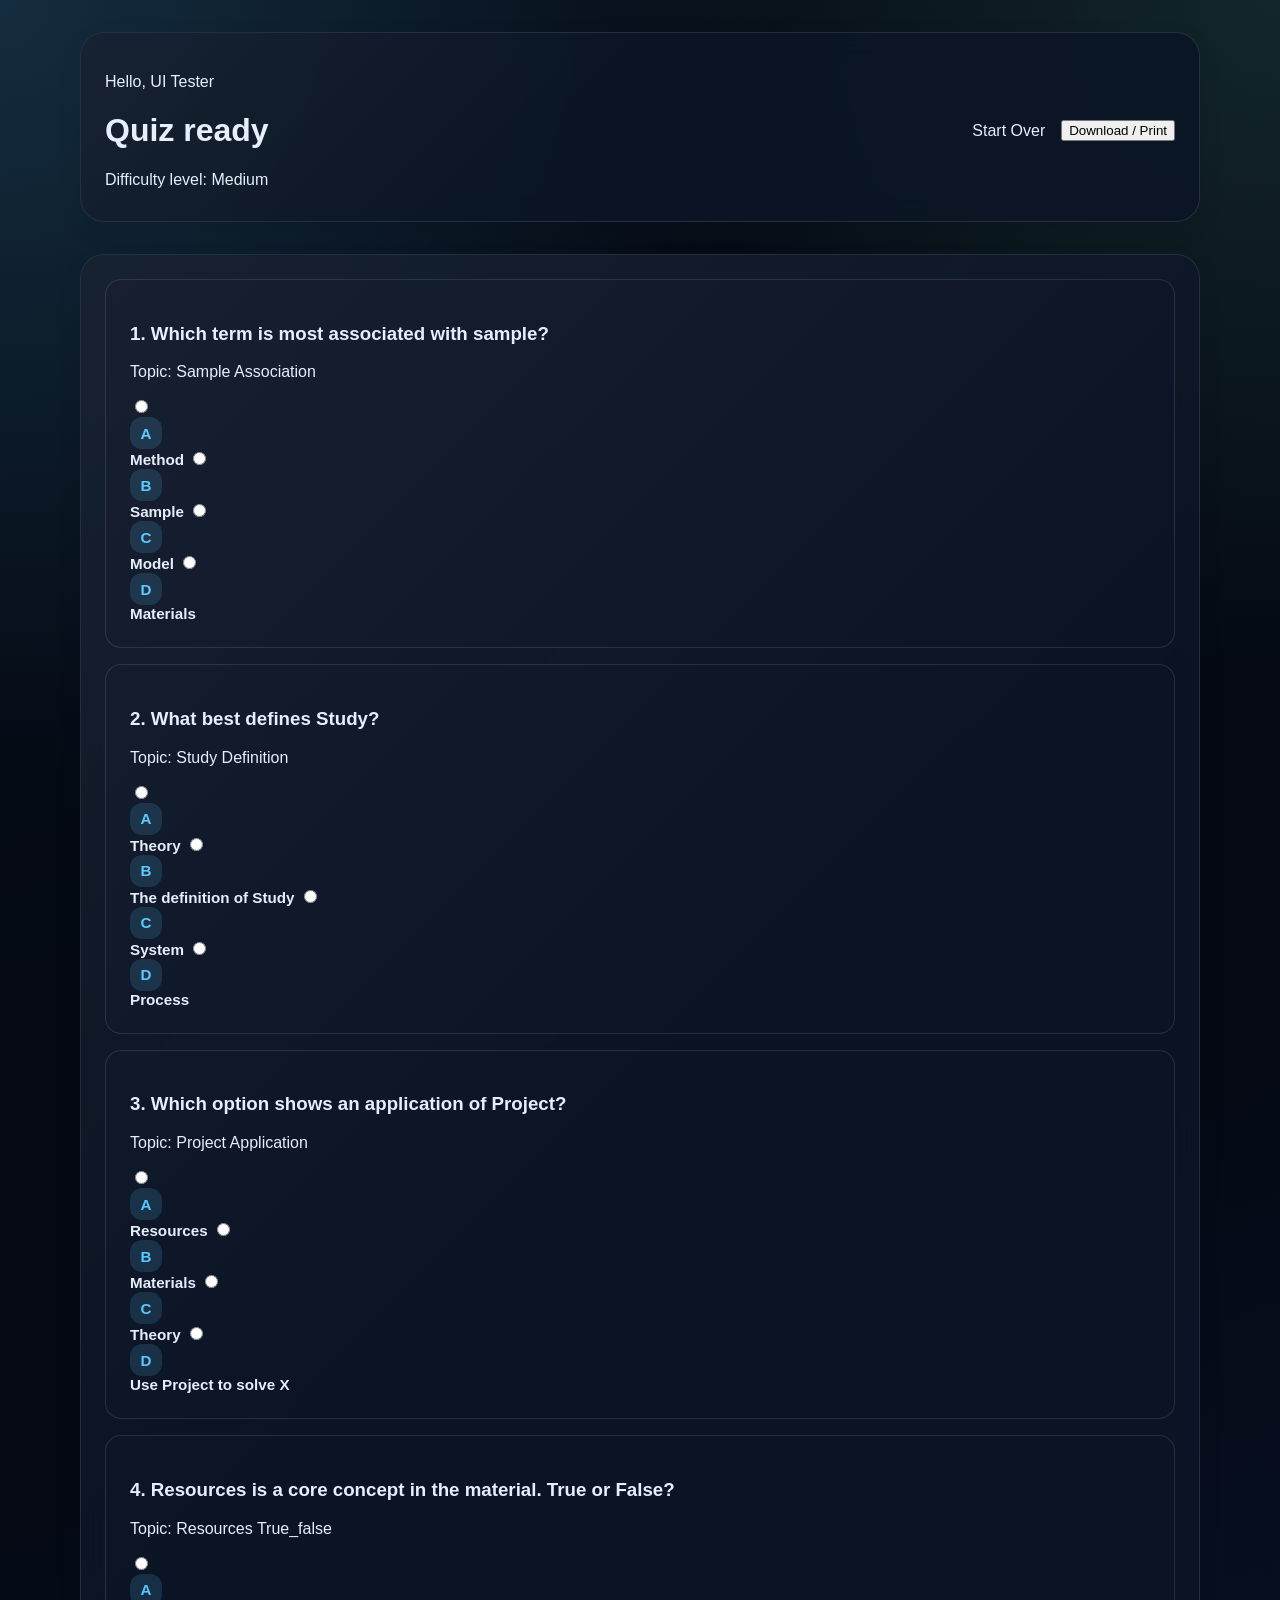
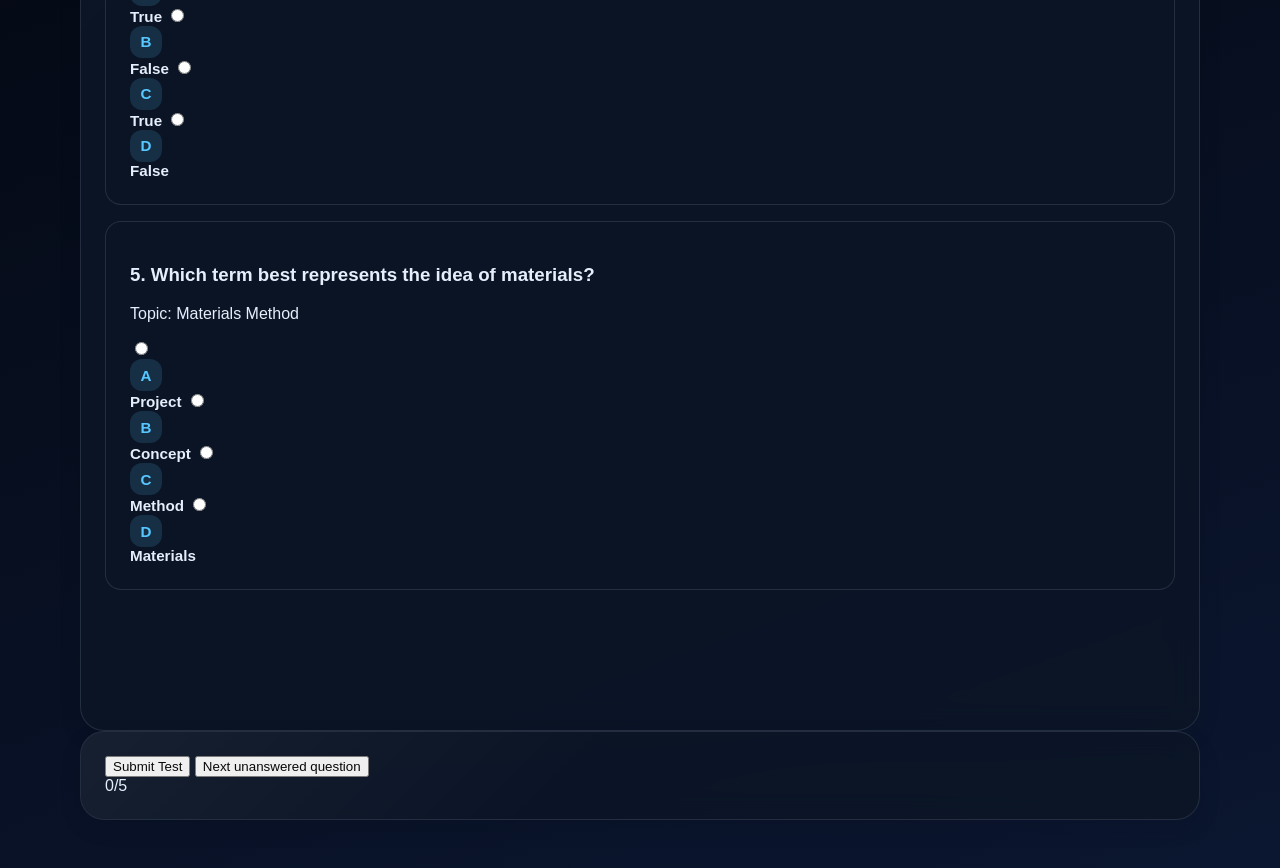
==== tmp_quiz.html @ a5e75a7c "Update tmp_quiz.html" ====
<!DOCTYPE html>
<html lang="en">
<head>
    <meta charset="UTF-8">
    <meta name="viewport" content="width=device-width, initial-scale=1.0">
    <title>Your Quiz</title>
    <link rel="stylesheet" href="/static/style.css">
</head>
<body>
    <main class="shell quiz-shell">
        <header class="quiz-header card banner-card">
            <div>
                <p class="eyebrow">Hello, UI Tester</p>
                <h1>Quiz ready</h1>
                <p class="lede">Difficulty level: Medium</p>
            </div>
            <div class="header-actions">
                <a class="button ghost" href="/">Start Over</a>
                <button class="button ghost" onclick="window.print();return false;">Download / Print</button>
            </div>
        </header>
        <section class="card">
            <form method="POST" action="/submit" class="quiz-form quiz-list" id="quizForm">                                 
                    <article class="question-card" id="q-0">
                        <h3>1. Which term is most associated with sample?</h3>
                        <p class="topic-tag">Topic: Sample <span class="qtype">Association</span></p>
                        <div class="options-grid">                            
                                <label class="option-row">
                                    <input type="radio" name="question_0" value="A">
                                    <span class="option-letter">A</span>
                                    <span class="option-text">Method</span>
                                </label>
                                <label class="option-row">
                                    <input type="radio" name="question_0" value="B">
                                    <span class="option-letter">B</span>
                                    <span class="option-text">Sample</span>
                                </label>
                            
                                <label class="option-row">
                                    <input type="radio" name="question_0" value="C">
                                    <span class="option-letter">C</span>
                                    <span class="option-text">Model</span>
                                </label>
                                <label class="option-row">
                                    <input type="radio" name="question_0" value="D">
                                    <span class="option-letter">D</span>
                                    <span class="option-text">Materials</span>
                                </label>
                        </div>
                    </article>                                 
                    <article class="question-card" id="q-1">
                        <h3>2. What best defines Study?</h3>
                        <p class="topic-tag">Topic: Study <span class="qtype">Definition</span></p>

                        <div class="options-grid">
                            
                            
                                <label class="option-row">
                                    <input type="radio" name="question_1" value="A">
                                    <span class="option-letter">A</span>
                                    <span class="option-text">Theory</span>
                                </label>
                            
                                <label class="option-row">
                                    <input type="radio" name="question_1" value="B">
                                    <span class="option-letter">B</span>
                                    <span class="option-text">The definition of Study</span>
                                </label>
                            
                                <label class="option-row">
                                    <input type="radio" name="question_1" value="C">
                                    <span class="option-letter">C</span>
                                    <span class="option-text">System</span>
                                </label>
                            
                                <label class="option-row">
                                    <input type="radio" name="question_1" value="D">
                                    <span class="option-letter">D</span>
                                    <span class="option-text">Process</span>
                                </label>
                            
                        </div>
                    </article>
                
                    
                    <article class="question-card" id="q-2">
                        <h3>3. Which option shows an application of Project?</h3>
                        <p class="topic-tag">Topic: Project <span class="qtype">Application</span></p>

                        <div class="options-grid">
                            
                            
                                <label class="option-row">
                                    <input type="radio" name="question_2" value="A">
                                    <span class="option-letter">A</span>
                                    <span class="option-text">Resources</span>
                                </label>
                            
                                <label class="option-row">
                                    <input type="radio" name="question_2" value="B">
                                    <span class="option-letter">B</span>
                                    <span class="option-text">Materials</span>
                                </label>
                            
                                <label class="option-row">
                                    <input type="radio" name="question_2" value="C">
                                    <span class="option-letter">C</span>
                                    <span class="option-text">Theory</span>
                                </label>
                            
                                <label class="option-row">
                                    <input type="radio" name="question_2" value="D">
                                    <span class="option-letter">D</span>
                                    <span class="option-text">Use Project to solve X</span>
                                </label>
                            
                        </div>
                    </article>
                
                    
                    <article class="question-card" id="q-3">
                        <h3>4. Resources is a core concept in the material. True or False?</h3>
                        <p class="topic-tag">Topic: Resources <span class="qtype">True_false</span></p>

                        <div class="options-grid">
                            
                            
                                <label class="option-row">
                                    <input type="radio" name="question_3" value="A">
                                    <span class="option-letter">A</span>
                                    <span class="option-text">True</span>
                                </label>
                            
                                <label class="option-row">
                                    <input type="radio" name="question_3" value="B">
                                    <span class="option-letter">B</span>
                                    <span class="option-text">False</span>
                                </label>
                            
                                <label class="option-row">
                                    <input type="radio" name="question_3" value="C">
                                    <span class="option-letter">C</span>
                                    <span class="option-text">True</span>
                                </label>
                            
                                <label class="option-row">
                                    <input type="radio" name="question_3" value="D">
                                    <span class="option-letter">D</span>
                                    <span class="option-text">False</span>
                                </label>
                            
                        </div>
                    </article>
                
                    
                    <article class="question-card" id="q-4">
                        <h3>5. Which term best represents the idea of materials?</h3>
                        <p class="topic-tag">Topic: Materials <span class="qtype">Method</span></p>

                        <div class="options-grid">
                            
                            
                                <label class="option-row">
                                    <input type="radio" name="question_4" value="A">
                                    <span class="option-letter">A</span>
                                    <span class="option-text">Project</span>
                                </label>
                            
                                <label class="option-row">
                                    <input type="radio" name="question_4" value="B">
                                    <span class="option-letter">B</span>
                                    <span class="option-text">Concept</span>
                                </label>
                            
                                <label class="option-row">
                                    <input type="radio" name="question_4" value="C">
                                    <span class="option-letter">C</span>
                                    <span class="option-text">Method</span>
                                </label>
                            
                                <label class="option-row">
                                    <input type="radio" name="question_4" value="D">
                                    <span class="option-letter">D</span>
                                    <span class="option-text">Materials</span>
                                </label>
                            
                        </div>
                    </article>
                

                <div style="height:100px"></div>
            </form>
        </section>
        <div class="bottom-bar card">
            <div class="bottom-left">
                <button class="button primary" id="submitBtn">Submit Test</button>
                <button class="button ghost" id="nextUnanswered">Next unanswered question</button>
            </div>
            <div class="bottom-right">
                <div id="progressCounter">0/5</div>
            </div>
        </div>
    <script src="/static/app.js"></script>
    </main>
</body>
</html>
---- static/style.css ----
/* ========================================
   THEME VARIABLES
   ======================================== */

:root {
    /* Dark Theme (default) */
    --bg: #040913;
    --bg-secondary: #0f1a2c;
    --surface: rgba(12, 22, 38, 0.9);
    --surface-light: rgba(20, 35, 55, 0.7);
    --border: rgba(148, 163, 184, 0.18);
    --text-primary: #e5eefb;
    --text-secondary: #9fb1ca;
    --accent: #57c7ff;
    --accent-secondary: #7cf2c5;
    --danger: #ff7088;
    --success: #64e39a;
    --warning: #ffa500;
    --shadow: 0 24px 60px rgba(0, 0, 0, 0.38);
    
    /* Spacing */
    --space-xs: 4px;
    --space-sm: 8px;
    --space-md: 12px;
    --space-lg: 16px;
    --space-xl: 24px;
    --space-2xl: 32px;
    
    /* Border radius */
    --radius-sm: 8px;
    --radius-md: 12px;
    --radius-lg: 16px;
    --radius-xl: 24px;
    
    /* Transitions */
    --transition-fast: 160ms ease;
    --transition-normal: 300ms ease;
}

/* Light theme */
body.light-mode {
    --bg: #f8f9fa;
    --bg-secondary: #f0f3f6;
    --surface: rgba(255, 255, 255, 0.95);
    --surface-light: rgba(255, 255, 255, 0.7);
    --border: rgba(0, 0, 0, 0.08);
    --text-primary: #1a1a1a;
    --text-secondary: #666666;
    --accent: #0080d0;
    --accent-secondary: #00a650;
}

* {
    box-sizing: border-box;
}

html, body {
    margin: 0;
    padding: 0;
    min-height: 100vh;
}

body {
    color: var(--text-primary);
    font-family: "Segoe UI", "Trebuchet MS", Arial, sans-serif;
    background:
        radial-gradient(circle at top left, rgba(87, 199, 255, 0.18), transparent 28%),
        radial-gradient(circle at top right, rgba(124, 242, 197, 0.12), transparent 24%),
        linear-gradient(160deg, #050b15 0%, var(--bg) 50%, #0b1630 100%);
    transition: background-color var(--transition-normal), color var(--transition-normal);
}

body.light-mode {
    background:
        radial-gradient(circle at top left, rgba(0, 128, 208, 0.08), transparent 28%),
        radial-gradient(circle at top right, rgba(0, 166, 80, 0.06), transparent 24%),
        linear-gradient(160deg, #ffffff 0%, var(--bg) 50%, #f5f7fa 100%);
}


a {
    color: inherit;
    text-decoration: none;
}

/* ========================================
   LAYOUT & CONTAINERS
   ======================================== */

.container {
    width: 100%;
    max-width: 1200px;
    margin: 0 auto;
    padding: 0 var(--space-lg);
}

.shell {
    width: min(1120px, calc(100% - 32px));
    margin: 0 auto;
    padding: 32px 0 48px;
}

.main-wrapper {
    display: grid;
    grid-template-columns: 260px 1fr;
    gap: var(--space-lg);
    min-height: 100vh;
}

.sidebar {
    background: var(--surface);
    border-right: 1px solid var(--border);
    padding: var(--space-xl);
    position: fixed;
    width: 260px;
    height: 100vh;
    overflow-y: auto;
    backdrop-filter: blur(14px);
}

.sidebar-logo {
    font-size: 1.5rem;
    font-weight: 900;
    margin-bottom: var(--space-2xl);
    background: linear-gradient(135deg, var(--accent), var(--accent-secondary));
    -webkit-background-clip: text;
    -webkit-text-fill-color: transparent;
    background-clip: text;
}

.sidebar-nav {
    display: flex;
    flex-direction: column;
    gap: var(--space-md);
}

.nav-item {
    display: flex;
    align-items: center;
    gap: var(--space-md);
    padding: var(--space-md) var(--space-lg);
    border-radius: var(--radius-lg);
    color: var(--text-secondary);
    transition: all var(--transition-fast);
    cursor: pointer;
}

.nav-item:hover {
    background: var(--surface-light);
    color: var(--text-primary);
}

.nav-item.active {
    background: linear-gradient(135deg, rgba(87, 199, 255, 0.18), rgba(124, 242, 197, 0.1));
    color: var(--accent);
    border-left: 3px solid var(--accent);
}

.nav-icon {
    font-size: 1.2rem;
    width: 24px;
    height: 24px;
    display: flex;
    align-items: center;
    justify-content: center;
}

.main-content {
    grid-column: 2;
    padding: var(--space-xl);
}

.header {
    display: flex;
    justify-content: space-between;
    align-items: center;
    padding: var(--space-lg) 0 var(--space-2xl);
    margin-bottom: var(--space-2xl);
    border-bottom: 1px solid var(--border);
}

.header-title {
    font-size: 2rem;
    font-weight: 900;
    margin: 0;
}

.header-actions {
    display: flex;
    align-items: center;
    gap: var(--space-lg);
}

.theme-toggle {
    width: 48px;
    height: 48px;
    border-radius: var(--radius-lg);
    background: var(--surface-light);
    border: 1px solid var(--border);
    cursor: pointer;
    display: flex;
    align-items: center;
    justify-content: center;
    font-size: 1.2rem;
    transition: all var(--transition-fast);
}

.theme-toggle:hover {
    background: var(--surface);
    border-color: var(--accent);
}

/* ========================================
   CARDS & COMPONENTS
   ======================================== */

.card {
    background: var(--surface);
    border: 1px solid var(--border);
    border-radius: var(--radius-xl);
    backdrop-filter: blur(14px);
    padding: var(--space-xl);
    box-shadow: 0 8px 24px rgba(0, 0, 0, 0.08);
    transition: all var(--transition-normal);
    position: relative;
    overflow: hidden;
}

.card::before {
    content: "";
    position: absolute;
    inset: 0;
    background: linear-gradient(135deg, rgba(255, 255, 255, 0.05), transparent 45%);
    pointer-events: none;
}

.card:hover {
    border-color: rgba(87, 199, 255, 0.3);
    box-shadow: 0 12px 36px rgba(0, 0, 0, 0.12);
}

.card-header {
    margin-bottom: var(--space-lg);
}

.card-title {
    margin: 0;
    font-size: 1.3rem;
    font-weight: 700;
}

.card-subtitle {
    color: var(--text-secondary);
    margin: var(--space-sm) 0 0;
}

.card-content {
    position: relative;
    z-index: 1;
}

.grid-2 {
    display: grid;
    grid-template-columns: repeat(auto-fit, minmax(300px, 1fr));
    gap: var(--space-lg);
}

.grid-3 {
    display: grid;
    grid-template-columns: repeat(auto-fit, minmax(250px, 1fr));
    gap: var(--space-lg);
}

.grid-4 {
    display: grid;
    grid-template-columns: repeat(auto-fit, minmax(200px, 1fr));
    gap: var(--space-lg);
}

/* ========================================
   BUTTONS & INPUTS
   ======================================== */

.btn {
    display: inline-flex;
    align-items: center;
    justify-content: center;
    gap: var(--space-sm);
    min-height: 44px;
    padding: 0 var(--space-lg);
    border: none;
    border-radius: var(--radius-lg);
    font-weight: 700;
    font-size: 0.95rem;
    cursor: pointer;
    transition: all var(--transition-fast);
    text-decoration: none;
}

.btn:hover {
    transform: translateY(-2px);
}

.btn:active {
    transform: translateY(0);
}

.btn-primary {
    background: linear-gradient(135deg, var(--accent), var(--accent-secondary));
    color: #031018;
    box-shadow: 0 8px 24px rgba(87, 199, 255, 0.25);
}

.btn-primary:hover {
    box-shadow: 0 12px 36px rgba(87, 199, 255, 0.35);
}

.btn-secondary {
    background: var(--surface-light);
    color: var(--text-primary);
    border: 1px solid var(--border);
}

.btn-secondary:hover {
    background: var(--surface);
    border-color: var(--accent);
}

.btn-ghost {
    background: transparent;
    color: var(--accent);
    border: 1px solid var(--accent);
}

.btn-ghost:hover {
    background: rgba(87, 199, 255, 0.1);
}

.btn-danger {
    background: rgba(255, 112, 136, 0.15);
    color: #ff7088;
    border: 1px solid rgba(255, 112, 136, 0.3);
}

.btn-danger:hover {
    background: rgba(255, 112, 136, 0.25);
}

.btn-success {
    background: rgba(100, 227, 154, 0.15);
    color: #64e39a;
    border: 1px solid rgba(100, 227, 154, 0.3);
}

.btn-success:hover {
    background: rgba(100, 227, 154, 0.25);
}

.btn-sm {
    min-height: 40px;
    padding: 0 var(--space-md);
    font-size: 0.85rem;
}

.btn-lg {
    min-height: 52px;
    padding: 0 var(--space-2xl);
    font-size: 1rem;
}

.btn-block {
    width: 100%;
}

.btn-group {
    display: flex;
    gap: var(--space-sm);
    flex-wrap: wrap;
}

.input-group {
    display: flex;
    gap: var(--space-sm);
}

.input-group > input,
.input-group > select {
    flex: 1;
}

.form-group {
    display: flex;
    flex-direction: column;
    gap: var(--space-sm);
    margin-bottom: var(--space-lg);
}

label {
    color: var(--text-primary);
    font-weight: 600;
    font-size: 0.95rem;
}

input[type="text"],
input[type="email"],
input[type="password"],
input[type="number"],
input[type="file"],
select,
textarea {
    padding: var(--space-md) var(--space-lg);
    border-radius: var(--radius-md);
    border: 1px solid var(--border);
    background: var(--surface-light);
    color: var(--text-primary);
    font-family: inherit;
    font-size: 0.95rem;
    transition: all var(--transition-fast);
}

input[type="text"]:focus,
input[type="email"]:focus,
input[type="password"]:focus,
input[type="number"]:focus,
input[type="file"]:focus,
select:focus,
textarea:focus {
    outline: none;
    border-color: var(--accent);
    box-shadow: 0 0 0 3px rgba(87, 199, 255, 0.1);
    background: var(--surface);
}

textarea {
    resize: vertical;
    min-height: 120px;
}

select {
    appearance: none;
    -webkit-appearance: none;
    background-image: url("data:image/svg+xml,%3Csvg xmlns='http://www.w3.org/2000/svg' width='12' height='12' viewBox='0 0 12 12'%3E%3Cpath fill='%2357c7ff' d='M6 9L1 4h10z'/%3E%3C/svg%3E");
    background-repeat: no-repeat;
    background-position: right var(--space-lg) center;
    padding-right: 40px;
}

/* ========================================
   DASHBOARD SPECIFIC
   ======================================== */

.dashboard-hero {
    margin-bottom: var(--space-2xl);
}

.hero-title {
    font-size: 2.5rem;
    font-weight: 900;
    margin: 0 0 var(--space-md);
}

.hero-subtitle {
    color: var(--text-secondary);
    font-size: 1.1rem;
    margin: 0;
}

.source-tabs {
    display: flex;
    gap: var(--space-sm);
    margin-bottom: var(--space-lg);
    border-bottom: 1px solid var(--border);
    padding-bottom: var(--space-lg);
}

.source-tab {
    padding: var(--space-md) var(--space-lg);
    border-radius: var(--radius-md) var(--radius-md) 0 0;
    background: transparent;
    border: none;
    color: var(--text-secondary);
    cursor: pointer;
    font-weight: 600;
    transition: all var(--transition-fast);
    position: relative;
}

.source-tab:hover {
    color: var(--text-primary);
}

.source-tab.active {
    color: var(--accent);
}

.source-tab.active::after {
    content: "";
    position: absolute;
    bottom: -1px;
    left: 0;
    right: 0;
    height: 3px;
    background: linear-gradient(90deg, var(--accent), var(--accent-secondary));
}

.tab-content {
    display: none;
}

.tab-content.active {
    display: block;
    animation: fadeIn 300ms ease;
}

@keyframes fadeIn {
    from { opacity: 0; transform: translateY(10px); }
    to { opacity: 1; transform: translateY(0); }
}

.upload-zone {
    border: 2px dashed var(--border);
    border-radius: var(--radius-lg);
    padding: var(--space-2xl);
    text-align: center;
    transition: all var(--transition-normal);
    cursor: pointer;
}

.upload-zone:hover,
.upload-zone.dragover {
    border-color: var(--accent);
    background: rgba(87, 199, 255, 0.05);
}

.upload-icon {
    font-size: 3rem;
    margin-bottom: var(--space-lg);
}

.upload-text {
    color: var(--text-primary);
    font-weight: 700;
    margin-bottom: var(--space-sm);
}

.upload-subtext {
    color: var(--text-secondary);
    font-size: 0.9rem;
}

.settings-bar {
    display: grid;
    grid-template-columns: repeat(auto-fit, minmax(200px, 1fr));
    gap: var(--space-lg);
    margin-bottom: var(--space-2xl);
}

.setting-item label {
    display: block;
    margin-bottom: var(--space-sm);
}

.recent-quizzes {
    margin-top: var(--space-2xl);
}

/* ========================================
   QUIZ PAGE STYLES
   ======================================== */

.quiz-container {
    max-width: 800px;
    margin: 0 auto;
}

.quiz-header {
    display: flex;
    justify-content: space-between;
    align-items: center;
    margin-bottom: var(--space-2xl);
    padding-bottom: var(--space-lg);
    border-bottom: 1px solid var(--border);
}

.quiz-title {
    margin: 0;
    font-size: 1.5rem;
}

.quiz-progress {
    display: flex;
    align-items: center;
    gap: var(--space-lg);
}

.progress-bar {
    flex: 1;
    min-width: 150px;
    height: 6px;
    background: var(--surface-light);
    border-radius: 999px;
    overflow: hidden;
}

.progress-fill {
    height: 100%;
    background: linear-gradient(90deg, var(--accent), var(--accent-secondary));
    transition: width 300ms ease;
}

.progress-text {
    color: var(--text-secondary);
    font-size: 0.85rem;
    white-space: nowrap;
}

.quiz-timer {
    display: flex;
    align-items: center;
    gap: var(--space-sm);
    padding: var(--space-md) var(--space-lg);
    border-radius: var(--radius-md);
    background: var(--surface-light);
    border: 1px solid var(--border);
    font-weight: 700;
    font-size: 1.1rem;
}

.timer-icon {
    font-size: 1.3rem;
}

.timer-warning {
    color: #ffa500;
}

.timer-critical {
    color: #ff7088;
}

.question-card {
    background: var(--surface);
    border: 1px solid var(--border);
    border-radius: var(--radius-lg);
    padding: var(--space-xl);
    margin-bottom: var(--space-lg);
}

.question-text {
    font-size: 1.2rem;
    font-weight: 700;
    margin-bottom: var(--space-lg);
}

.options-list {
    display: flex;
    flex-direction: column;
    gap: var(--space-md);
}

.option-item {
    display: flex;
    align-items: flex-start;
    gap: var(--space-lg);
    padding: var(--space-lg);
    border: 1px solid var(--border);
    border-radius: var(--radius-md);
    background: transparent;
    cursor: pointer;
    transition: all var(--transition-fast);
}

.option-item:hover {
    background: var(--surface-light);
    border-color: var(--accent);
}

.option-item input[type="radio"] {
    margin-top: 2px;
    accent-color: var(--accent);
}

.option-item.selected {
    background: rgba(87, 199, 255, 0.08);
    border-color: var(--accent);
}

.option-item.correct {
    background: rgba(100, 227, 154, 0.08);
    border-color: #64e39a;
}

.option-item.incorrect {
    background: rgba(255, 112, 136, 0.08);
    border-color: #ff7088;
}

.option-letter {
    display: flex;
    align-items: center;
    justify-content: center;
    min-width: 32px;
    width: 32px;
    height: 32px;
    border-radius: var(--radius-md);
    background: rgba(87, 199, 255, 0.15);
    color: var(--accent);
    font-weight: 700;
    flex-shrink: 0;
}

.option-text {
    flex: 1;
    color: var(--text-primary);
}

.question-nav {
    display: flex;
    justify-content: space-between;
    gap: var(--space-lg);
    margin-top: var(--space-2xl);
}

.nav-btn {
    flex: 1;
}

.quiz-actions {
    display: flex;
    gap: var(--space-lg);
    margin-top: var(--space-2xl);
    padding-top: var(--space-lg);
    border-top: 1px solid var(--border);
}

/* ========================================
   RESULTS PAGE STYLES
   ======================================== */

.results-container {
    max-width: 900px;
    margin: 0 auto;
}

.score-display {
    text-align: center;
    margin-bottom: var(--space-2xl);
}

.score-circle {
    width: 200px;
    height: 200px;
    margin: 0 auto var(--space-xl);
    border-radius: 50%;
    background: linear-gradient(135deg, rgba(87, 199, 255, 0.15), rgba(124, 242, 197, 0.1));
    border: 3px solid var(--accent);
    display: flex;
    flex-direction: column;
    align-items: center;
    justify-content: center;
}

.score-percentage {
    font-size: 3rem;
    font-weight: 900;
    margin: 0;
}

.score-label {
    font-size: 0.9rem;
    color: var(--text-secondary);
}

.results-grid {
    display: grid;
    grid-template-columns: repeat(auto-fit, minmax(200px, 1fr));
    gap: var(--space-lg);
    margin-bottom: var(--space-2xl);
}

.result-stat {
    background: var(--surface);
    border: 1px solid var(--border);
    border-radius: var(--radius-lg);
    padding: var(--space-lg);
    text-align: center;
}

.stat-value {
    font-size: 2rem;
    font-weight: 900;
    margin: 0;
}

.stat-label {
    color: var(--text-secondary);
    font-size: 0.9rem;
    margin-top: var(--space-sm);
}

.weak-topics {
    background: var(--surface);
    border: 1px solid var(--border);
    border-radius: var(--radius-lg);
    padding: var(--space-xl);
    margin-bottom: var(--space-lg);
}

.weak-topics-title {
    margin-top: 0;
}

.topic-list {
    display: flex;
    flex-wrap: wrap;
    gap: var(--space-md);
    margin-bottom: var(--space-lg);
}

.topic-badge {
    display: inline-block;
    padding: var(--space-md) var(--space-lg);
    border-radius: var(--radius-md);
    background: rgba(255, 165, 0, 0.15);
    border: 1px solid rgba(255, 165, 0, 0.3);
    color: #ffa500;
    font-size: 0.9rem;
    font-weight: 600;
}

.recommendation {
    padding: var(--space-lg);
    border-radius: var(--radius-md);
    background: rgba(87, 199, 255, 0.08);
    border-left: 3px solid var(--accent);
    color: var(--text-primary);
}

.action-buttons {
    display: flex;
    gap: var(--space-lg);
    flex-wrap: wrap;
    margin-top: var(--space-2xl);
}

.answer-review {
    margin-top: var(--space-2xl);
}

.review-title {
    margin-bottom: var(--space-lg);
}

.review-items {
    display: flex;
    flex-direction: column;
    gap: var(--space-lg);
}

.review-item {
    background: var(--surface);
    border-left: 4px solid var(--border);
    border-radius: var(--radius-lg);
    padding: var(--space-lg);
}

.review-item.correct {
    border-left-color: #64e39a;
}

.review-item.incorrect {
    border-left-color: #ff7088;
}

.review-item-title {
    display: flex;
    align-items: center;
    gap: var(--space-md);
    margin: 0 0 var(--space-md);
    font-weight: 700;
}

.review-badge {
    display: inline-flex;
    align-items: center;
    justify-content: center;
    width: 24px;
    height: 24px;
    border-radius: 50%;
    font-size: 0.8rem;
    font-weight: 700;
}

.review-badge.correct {
    background: #64e39a;
    color: #041018;
}

.review-badge.incorrect {
    background: #ff7088;
    color: #ffffff;
}

.review-question {
    margin-bottom: var(--space-md);
}

.review-answer {
    display: grid;
    gap: var(--space-sm);
    padding: var(--space-md);
    background: var(--surface-light);
    border-radius: var(--radius-md);
    margin-top: var(--space-sm);
}

.review-answer-label {
    font-weight: 600;
    color: var(--text-secondary);
    font-size: 0.85rem;
}

/* ========================================
   HISTORY PAGE STYLES
   ======================================== */

.history-filters {
    display: grid;
    grid-template-columns: repeat(auto-fit, minmax(180px, 1fr));
    gap: var(--space-lg);
    margin-bottom: var(--space-2xl);
}

.quiz-history-list {
    display: flex;
    flex-direction: column;
    gap: var(--space-lg);
}

.history-card {
    background: var(--surface);
    border: 1px solid var(--border);
    border-radius: var(--radius-lg);
    padding: var(--space-lg);
    display: grid;
    grid-template-columns: 1fr auto;
    gap: var(--space-lg);
    align-items: center;
    transition: all var(--transition-normal);
}

.history-card:hover {
    border-color: var(--accent);
    box-shadow: 0 8px 24px rgba(0, 0, 0, 0.12);
}

.history-info h3 {
    margin: 0 0 var(--space-sm);
    font-size: 1.1rem;
}

.history-meta {
    display: flex;
    gap: var(--space-lg);
    flex-wrap: wrap;
    color: var(--text-secondary);
    font-size: 0.9rem;
}

.history-badge {
    display: inline-flex;
    align-items: center;
    gap: var(--space-xs);
    padding: var(--space-xs) var(--space-md);
    border-radius: var(--radius-sm);
    background: var(--surface-light);
    border: 1px solid var(--border);
}

.history-actions {
    display: flex;
    gap: var(--space-md);
}

.empty-state {
    text-align: center;
    padding: var(--space-2xl);
    color: var(--text-secondary);
}

.empty-icon {
    font-size: 3rem;
    margin-bottom: var(--space-lg);
}

/* ========================================
   ANALYTICS PAGE STYLES
   ======================================== */

.analytics-grid {
    display: grid;
    grid-template-columns: repeat(auto-fit, minmax(250px, 1fr));
    gap: var(--space-lg);
    margin-bottom: var(--space-2xl);
}

.metric-card {
    background: var(--surface);
    border: 1px solid var(--border);
    border-radius: var(--radius-lg);
    padding: var(--space-lg);
    text-align: center;
}

.metric-value {
    font-size: 2.5rem;
    font-weight: 900;
    margin: var(--space-lg) 0;
}

.metric-change {
    display: inline-block;
    padding: var(--space-xs) var(--space-md);
    border-radius: var(--radius-md);
    font-size: 0.85rem;
    font-weight: 600;
}

.metric-change.positive {
    background: rgba(100, 227, 154, 0.15);
    color: #64e39a;
}

.metric-change.negative {
    background: rgba(255, 112, 136, 0.15);
    color: #ff7088;
}

.charts-section {
    margin-top: var(--space-2xl);
}

.chart-container {
    background: var(--surface);
    border: 1px solid var(--border);
    border-radius: var(--radius-lg);
    padding: var(--space-xl);
    margin-bottom: var(--space-lg);
    position: relative;
    height: 300px;
}

.chart-title {
    margin: 0 0 var(--space-lg);
    font-weight: 700;
}

.no-data {
    display: flex;
    align-items: center;
    justify-content: center;
    height: 100%;
    color: var(--text-secondary);
}

/* ========================================
   SETTINGS PAGE STYLES
   ======================================== */

.settings-sections {
    display: grid;
    gap: var(--space-2xl);
}

.settings-section {
    background: var(--surface);
    border: 1px solid var(--border);
    border-radius: var(--radius-lg);
    padding: var(--space-xl);
}

.settings-title {
    margin: 0 0 var(--space-lg);
    font-size: 1.2rem;
    font-weight: 700;
}

.settings-grid {
    display: grid;
    gap: var(--space-lg);
}

.toggle-item {
    display: flex;
    justify-content: space-between;
    align-items: center;
    padding: var(--space-lg);
    border-bottom: 1px solid var(--border);
}

.toggle-item:last-child {
    border-bottom: none;
}

.toggle-label h4 {
    margin: 0 0 var(--space-xs);
    font-size: 0.95rem;
}

.toggle-description {
    color: var(--text-secondary);
    font-size: 0.85rem;
}

.toggle-switch {
    width: 52px;
    height: 28px;
    background: var(--surface-light);
    border: 1px solid var(--border);
    border-radius: 999px;
    cursor: pointer;
    position: relative;
    transition: all var(--transition-fast);
}

.toggle-switch.active {
    background: var(--accent);
}

.toggle-switch::after {
    content: "";
    position: absolute;
    width: 24px;
    height: 24px;
    border-radius: 50%;
    background: white;
    top: 2px;
    left: 2px;
    transition: left var(--transition-fast);
}

.toggle-switch.active::after {
    left: 26px;
}

/* ========================================
   RESPONSIVE DESIGN
   ======================================== */

@media (max-width: 1024px) {
    .main-wrapper {
        grid-template-columns: 1fr;
    }
    
    .sidebar {
        position: relative;
        width: 100%;
        height: auto;
        border-right: none;
        border-bottom: 1px solid var(--border);
        display: flex;
        align-items: center;
        padding: var(--space-lg);
        flex-wrap: wrap;
    }
    
    .sidebar-nav {
        flex-direction: row;
        flex: 1;
    }
    
    .main-content {
        padding: var(--space-lg);
    }
}

@media (max-width: 768px) {
    .hero-title {
        font-size: 1.8rem;
    }
    
    .grid-2,
    .grid-3,
    .grid-4 {
        grid-template-columns: 1fr;
    }
    
    .results-grid,
    .history-card {
        grid-template-columns: 1fr;
    }
    
    .history-card {
        display: flex;
        flex-direction: column;
        gap: var(--space-md);
    }
    
    .history-actions {
        width: 100%;
    }
    
    .source-tabs {
        flex-wrap: wrap;
    }
    
    .settings-bar {
        grid-template-columns: 1fr;
    }
    
    .action-buttons {
        flex-direction: column;
    }
    
    .btn {
        width: 100%;
    }
}

@media (max-width: 480px) {
    .shell {
        padding: 16px 0 32px;
    }
    
    .card {
        padding: var(--space-lg);
    }
    
    .header {
        flex-direction: column;
        gap: var(--space-lg);
        align-items: flex-start;
    }
    
    .header-actions {
        width: 100%;
    }
    
    .quiz-header {
        flex-direction: column;
        gap: var(--space-lg);
    }
    
    .quiz-progress {
        width: 100%;
    }
    
    .score-circle {
        width: 150px;
        height: 150px;
    }
    
    .score-percentage {
        font-size: 2rem;
    }
}
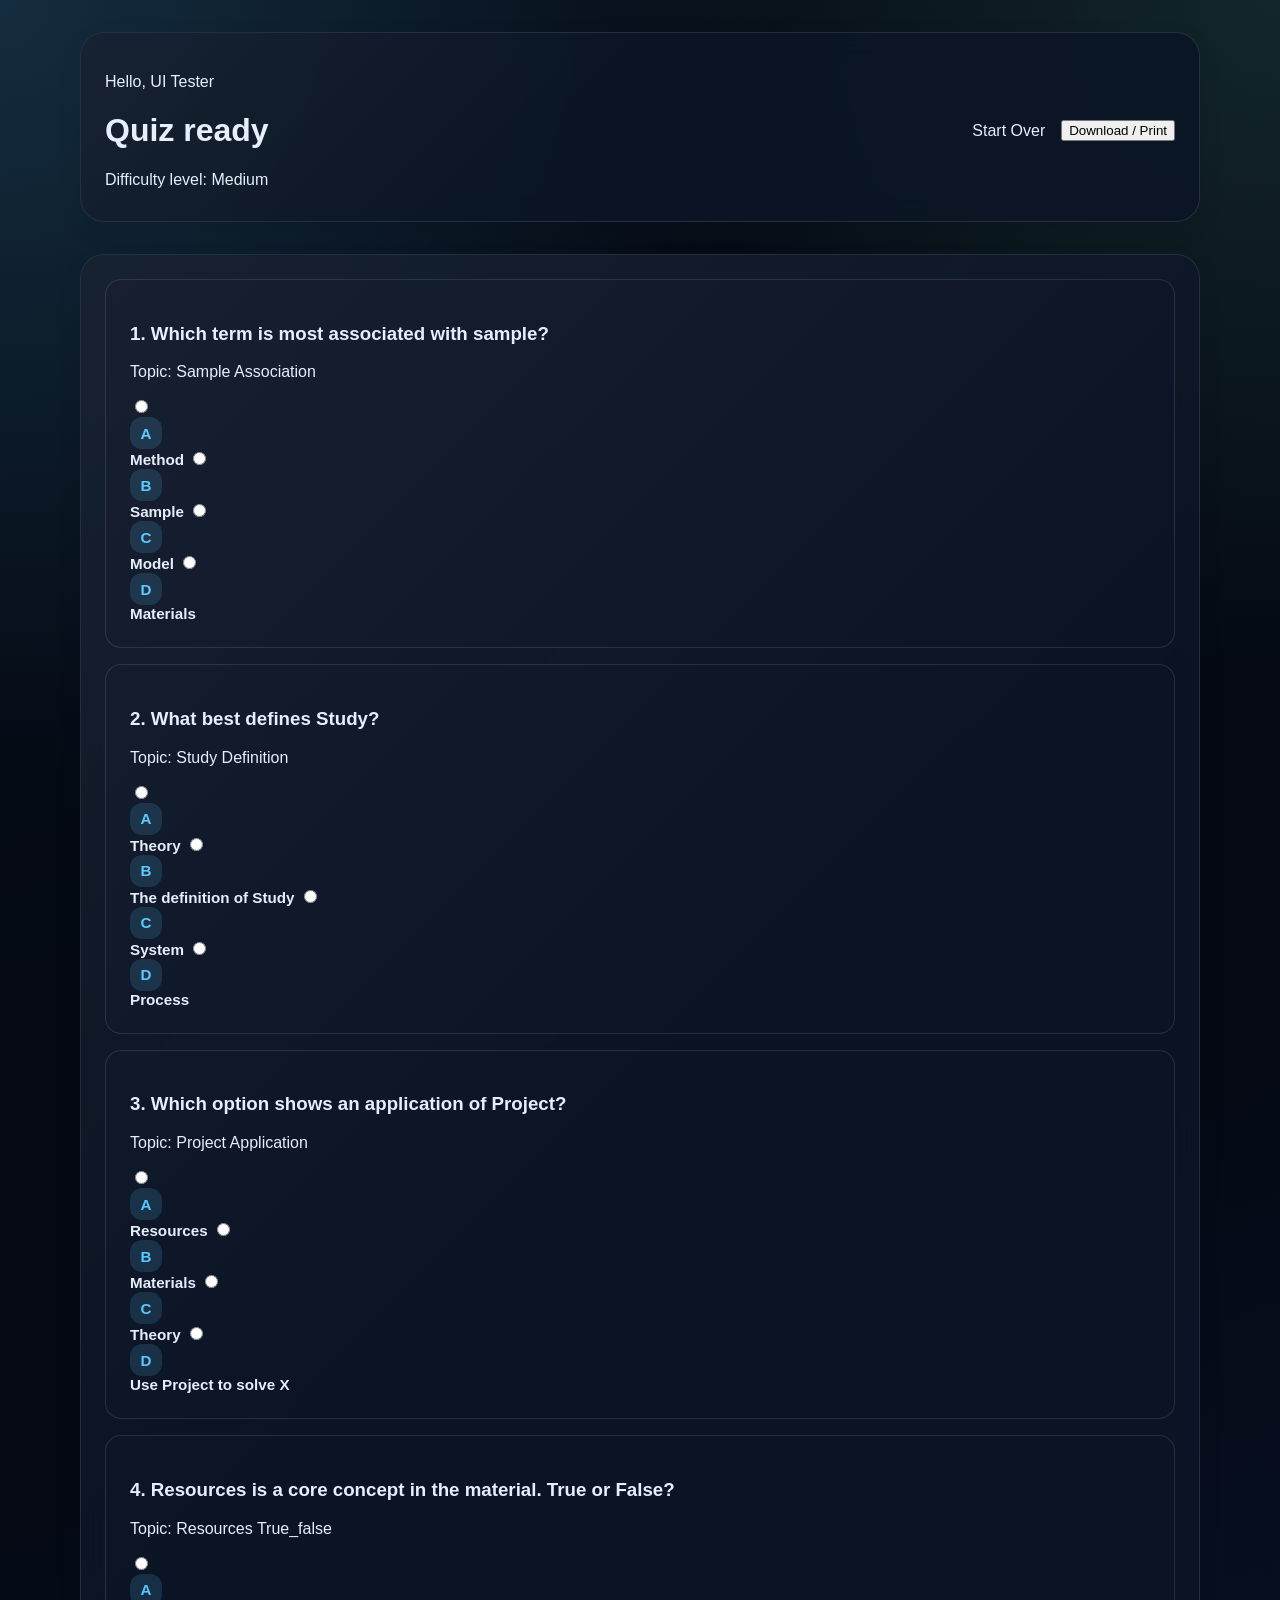
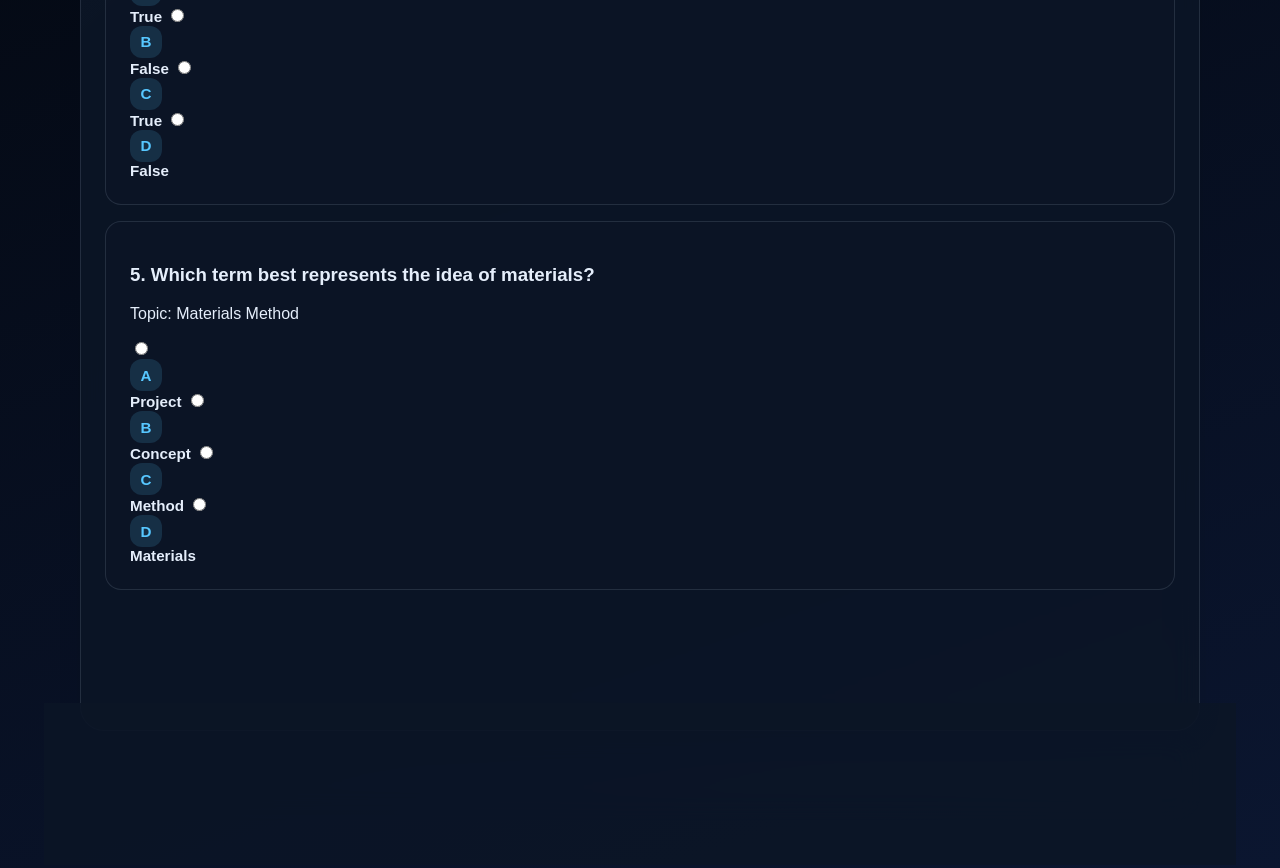
==== commit 93ec58b8: "Update tmp_quiz.html" ====
--- a/tmp_quiz.html
+++ b/tmp_quiz.html
@@ -35,7 +35,6 @@
                                     <span class="option-letter">B</span>
                                     <span class="option-text">Sample</span>
                                 </label>
-                            
                                 <label class="option-row">
                                     <input type="radio" name="question_0" value="C">
                                     <span class="option-letter">C</span>
@@ -51,10 +50,7 @@
                     <article class="question-card" id="q-1">
                         <h3>2. What best defines Study?</h3>
                         <p class="topic-tag">Topic: Study <span class="qtype">Definition</span></p>
-
                         <div class="options-grid">
-                            
-                            
                                 <label class="option-row">
                                     <input type="radio" name="question_1" value="A">
                                     <span class="option-letter">A</span>
@@ -72,24 +68,17 @@
                                     <span class="option-letter">C</span>
                                     <span class="option-text">System</span>
                                 </label>
-                            
                                 <label class="option-row">
                                     <input type="radio" name="question_1" value="D">
                                     <span class="option-letter">D</span>
                                     <span class="option-text">Process</span>
                                 </label>
-                            
                         </div>
                     </article>
-                
-                    
                     <article class="question-card" id="q-2">
                         <h3>3. Which option shows an application of Project?</h3>
                         <p class="topic-tag">Topic: Project <span class="qtype">Application</span></p>
-
                         <div class="options-grid">
-                            
-                            
                                 <label class="option-row">
                                     <input type="radio" name="question_2" value="A">
                                     <span class="option-letter">A</span>
@@ -113,30 +102,22 @@
                                     <span class="option-letter">D</span>
                                     <span class="option-text">Use Project to solve X</span>
                                 </label>
-                            
                         </div>
                     </article>
-                
-                    
                     <article class="question-card" id="q-3">
                         <h3>4. Resources is a core concept in the material. True or False?</h3>
                         <p class="topic-tag">Topic: Resources <span class="qtype">True_false</span></p>
-
                         <div class="options-grid">
-                            
-                            
                                 <label class="option-row">
                                     <input type="radio" name="question_3" value="A">
                                     <span class="option-letter">A</span>
                                     <span class="option-text">True</span>
                                 </label>
-                            
                                 <label class="option-row">
                                     <input type="radio" name="question_3" value="B">
                                     <span class="option-letter">B</span>
                                     <span class="option-text">False</span>
                                 </label>
-                            
                                 <label class="option-row">
                                     <input type="radio" name="question_3" value="C">
                                     <span class="option-letter">C</span>
@@ -151,15 +132,11 @@
                             
                         </div>
                     </article>
-                
-                    
                     <article class="question-card" id="q-4">
                         <h3>5. Which term best represents the idea of materials?</h3>
                         <p class="topic-tag">Topic: Materials <span class="qtype">Method</span></p>
 
                         <div class="options-grid">
-                            
-                            
                                 <label class="option-row">
                                     <input type="radio" name="question_4" value="A">
                                     <span class="option-letter">A</span>
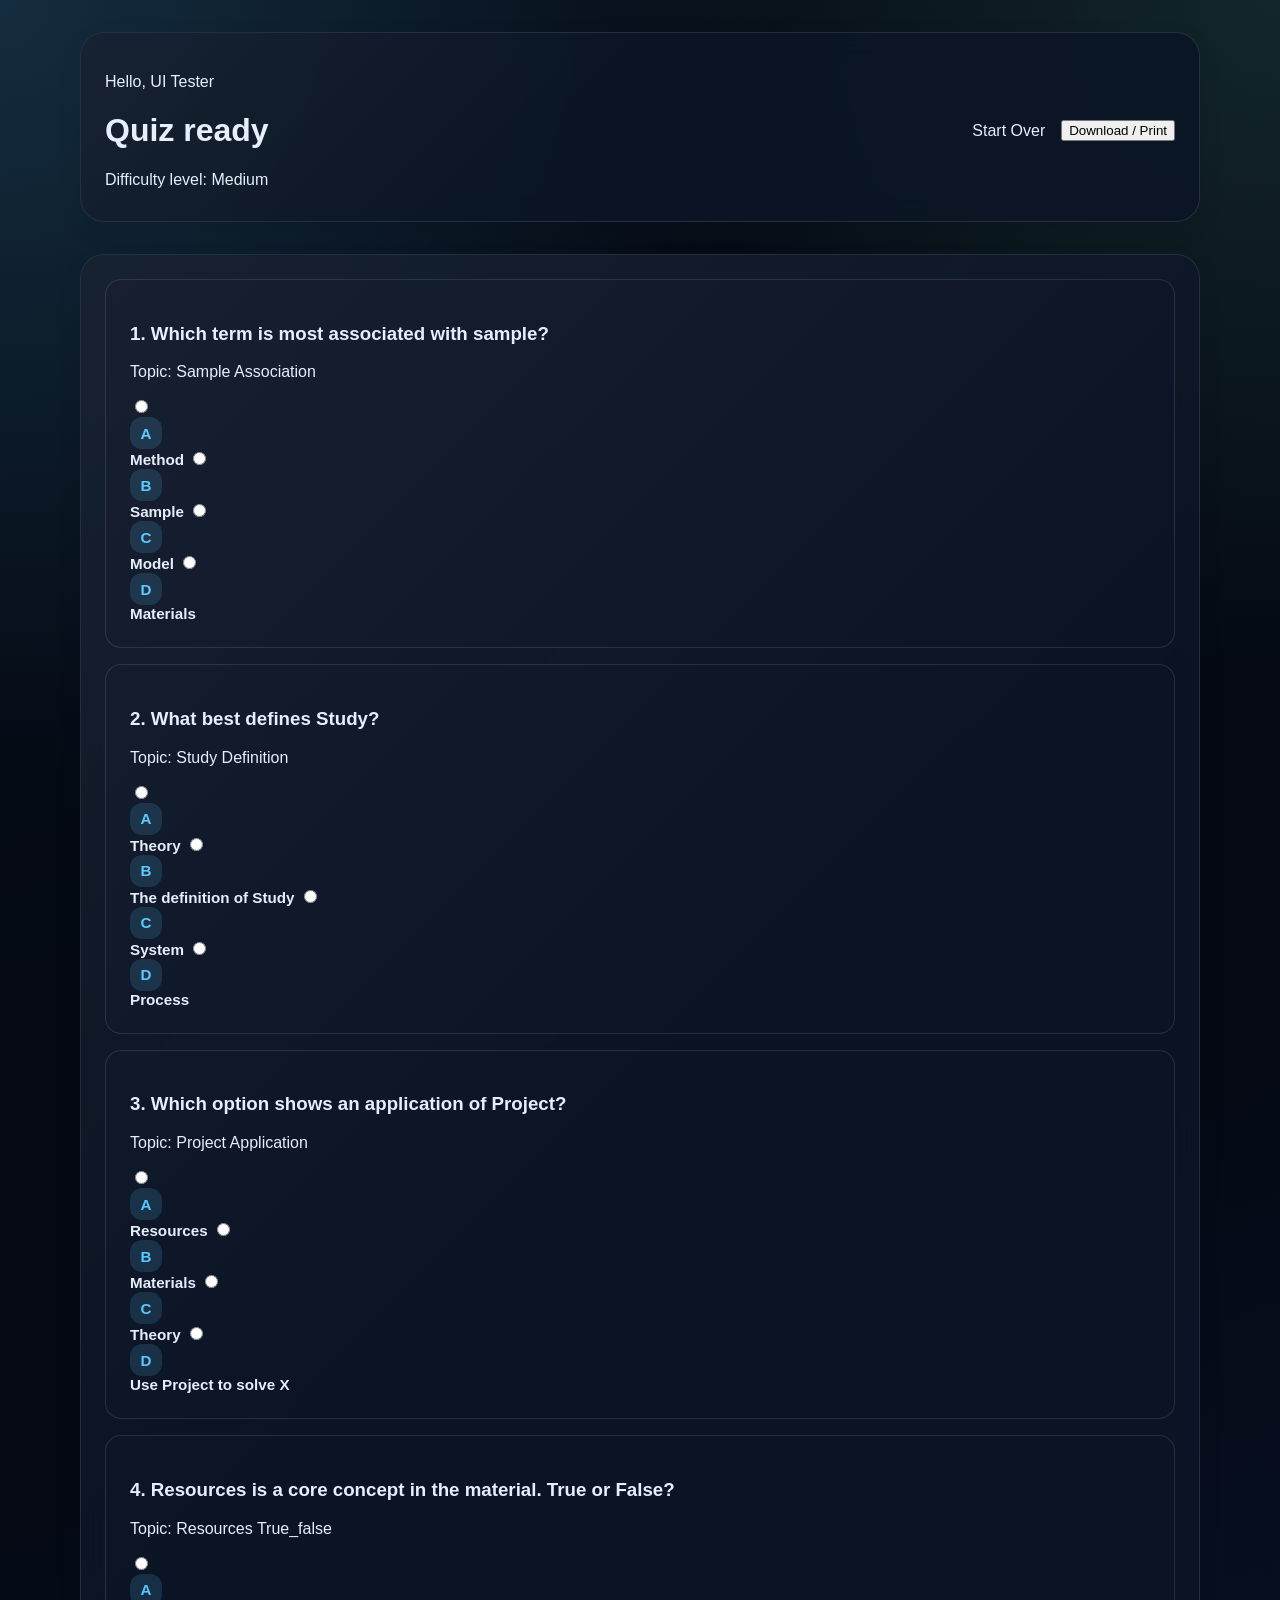
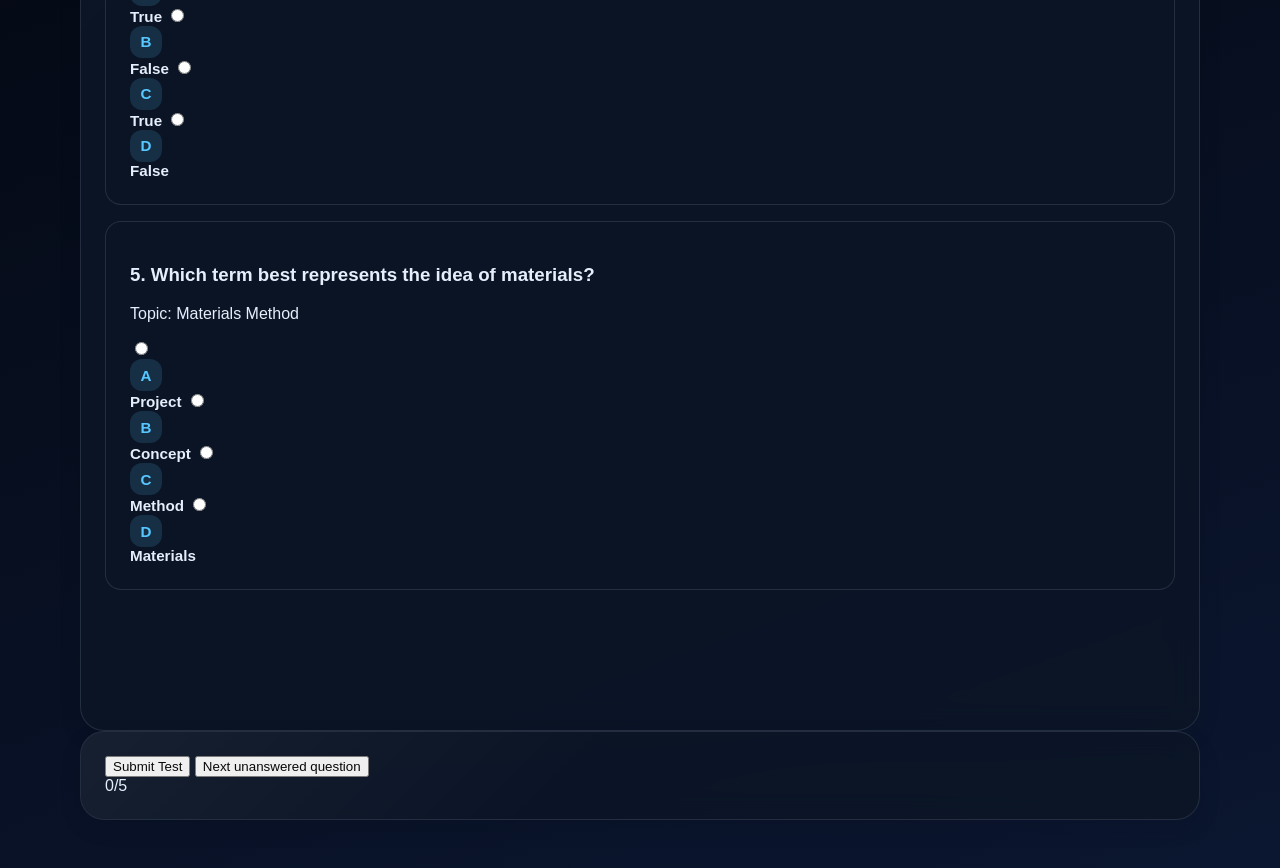
==== commit c0fed5c9: "Update tmp_quiz.html" ====
--- a/tmp_quiz.html
+++ b/tmp_quiz.html
@@ -56,13 +56,11 @@
                                     <span class="option-letter">A</span>
                                     <span class="option-text">Theory</span>
                                 </label>
-                            
                                 <label class="option-row">
                                     <input type="radio" name="question_1" value="B">
                                     <span class="option-letter">B</span>
                                     <span class="option-text">The definition of Study</span>
                                 </label>
-                            
                                 <label class="option-row">
                                     <input type="radio" name="question_1" value="C">
                                     <span class="option-letter">C</span>
@@ -84,19 +82,16 @@
                                     <span class="option-letter">A</span>
                                     <span class="option-text">Resources</span>
                                 </label>
-                            
                                 <label class="option-row">
                                     <input type="radio" name="question_2" value="B">
                                     <span class="option-letter">B</span>
                                     <span class="option-text">Materials</span>
                                 </label>
-                            
                                 <label class="option-row">
                                     <input type="radio" name="question_2" value="C">
                                     <span class="option-letter">C</span>
                                     <span class="option-text">Theory</span>
                                 </label>
-                            
                                 <label class="option-row">
                                     <input type="radio" name="question_2" value="D">
                                     <span class="option-letter">D</span>
@@ -123,26 +118,22 @@
                                     <span class="option-letter">C</span>
                                     <span class="option-text">True</span>
                                 </label>
-                            
                                 <label class="option-row">
                                     <input type="radio" name="question_3" value="D">
                                     <span class="option-letter">D</span>
                                     <span class="option-text">False</span>
                                 </label>
-                            
                         </div>
                     </article>
                     <article class="question-card" id="q-4">
                         <h3>5. Which term best represents the idea of materials?</h3>
                         <p class="topic-tag">Topic: Materials <span class="qtype">Method</span></p>
-
                         <div class="options-grid">
                                 <label class="option-row">
                                     <input type="radio" name="question_4" value="A">
                                     <span class="option-letter">A</span>
                                     <span class="option-text">Project</span>
                                 </label>
-                            
                                 <label class="option-row">
                                     <input type="radio" name="question_4" value="B">
                                     <span class="option-letter">B</span>
@@ -154,17 +145,13 @@
                                     <span class="option-letter">C</span>
                                     <span class="option-text">Method</span>
                                 </label>
-                            
                                 <label class="option-row">
                                     <input type="radio" name="question_4" value="D">
                                     <span class="option-letter">D</span>
                                     <span class="option-text">Materials</span>
                                 </label>
-                            
                         </div>
                     </article>
-                
-
                 <div style="height:100px"></div>
             </form>
         </section>
